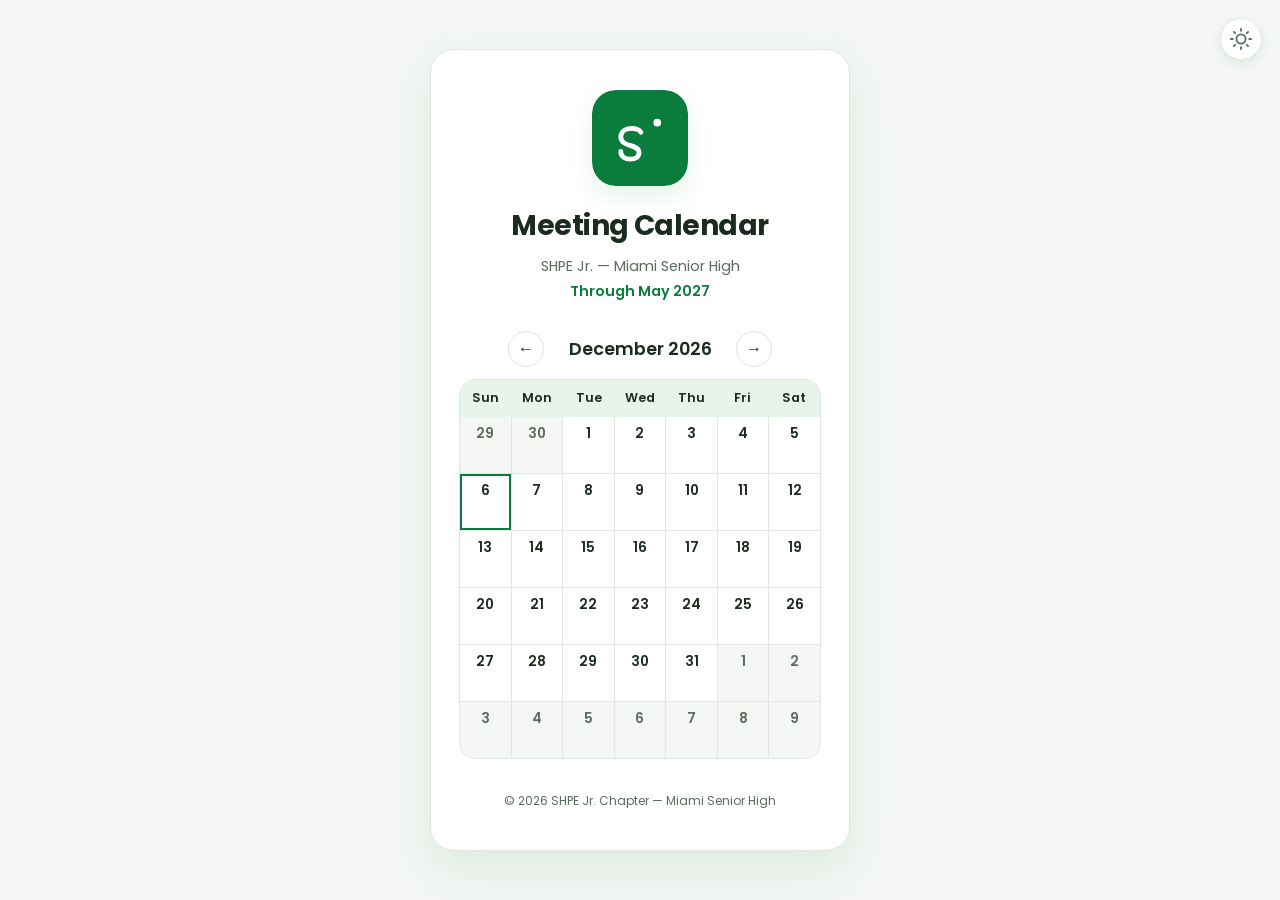
==== calendar.html @ 53f0b007 "Add meeting calendar page and styles" ====
<!DOCTYPE html>
<html lang="en">
<head>
    <meta charset="UTF-8">
    <meta name="viewport" content="width=device-width, initial-scale=1.0">
    <title>Meeting Calendar — SHPE Jr.</title>
    <meta name="description" content="Meeting calendar for SHPE Jr. Chapter at Miami Senior High School.">

    <link rel="stylesheet" href="style.css">

    <link rel="preconnect" href="https://fonts.googleapis.com">
    <link rel="preconnect" href="https://fonts.gstatic.com" crossorigin>
    <link href="https://fonts.googleapis.com/css2?family=Poppins:wght@400;500;600;700&display=swap" rel="stylesheet">
</head>
<body>
    <button class="theme-toggle" data-theme-toggle aria-label="Switch to dark mode">
        <svg width="22" height="22" viewBox="0 0 24 24" fill="none" stroke="currentColor" stroke-width="2" stroke-linecap="round">
            <circle cx="12" cy="12" r="5"></circle>
            <path d="M12 1v2M12 21v2M4.22 4.22l1.42 1.42M18.36 18.36l1.42 1.42M1 12h2M21 12h2M4.22 19.78l1.42-1.42M18.36 5.64l1.42-1.42"></path>
        </svg>
    </button>

    <main class="container">
        <div class="profile">
            <svg class="logo" viewBox="0 0 100 100" role="img" aria-label="SHPE Jr. logo">
                <rect width="100" height="100" rx="24" fill="currentColor"></rect>
                <path d="M30 64c0 5 4 8 10 8 5 0 9-2 9-7 0-9-19-5-19-16 0-6 5-9 11-9 4 0 8 1 10 4" stroke="#fff" stroke-width="5" fill="none" stroke-linecap="round" stroke-linejoin="round"></path>
                <circle cx="68" cy="34" r="4" fill="#fff"></circle>
            </svg>
            <h1 class="name">Meeting Calendar</h1>
            <p class="tagline">SHPE Jr. — Miami Senior High</p>
            <p class="school">Through May 2027</p>
        </div>

        <!-- Month selector -->
        <div class="calendar-controls">
            <button id="prev-month" class="month-btn" aria-label="Previous month">←</button>
            <h2 id="current-month-label" class="month-label"></h2>
            <button id="next-month" class="month-btn" aria-label="Next month">→</button>
        </div>

        <!-- Calendar grid -->
        <div class="calendar">
            <div class="calendar-header">
                <div>Sun</div>
                <div>Mon</div>
                <div>Tue</div>
                <div>Wed</div>
                <div>Thu</div>
                <div>Fri</div>
                <div>Sat</div>
            </div>
            <div id="calendar-days" class="calendar-days"></div>
        </div>

        <!-- Selected day details -->
        <div id="day-details" class="day-details" hidden>
            <h3 id="selected-date-title"></h3>
            <ul id="meeting-list"></ul>
        </div>

        <footer class="footer">
            <p>© <span id="year"></span> SHPE Jr. Chapter — Miami Senior High</p>
        </footer>
    </main>

    <script src="calendar.js"></script>
    <script>
        // Same dark mode + year logic as your main page
        (function () {
            var toggle = document.querySelector('[data-theme-toggle]');
            var root = document.documentElement;
            var mode = matchMedia('(prefers-color-scheme:dark)').matches ? 'dark' : 'light';
            root.setAttribute('data-theme', mode);

            toggle.addEventListener('click', function () {
                mode = mode === 'dark' ? 'light' : 'dark';
                root.setAttribute('data-theme', mode);
                toggle.setAttribute('aria-label', 'Switch to ' + (mode === 'dark' ? 'light' : 'dark') + ' mode');
            });
        })();

        document.getElementById('year').textContent = new Date().getFullYear();
    </script>
</body>
</html>
---- style.css ----
/* =========================================================
   SHPE Jr. Linktree — style.css
   This file controls how the page LOOKS.
   The index.html file controls what the page SAYS.
   ========================================================= */

/* ---------- Colors (Light Mode = default) ----------
   These are "variables". Think of them like nicknames for
   colors, so if you want to change the green later, you
   only change it here in one place. */
:root,
[data-theme='light'] {
    --color-bg: #f4f7f4;
    --color-surface: #ffffff;
    --color-text: #1c2b1f;
    --color-text-muted: #5c6b5f;
    --color-primary: #0a7d3d;        /* the main green */
    --color-primary-hover: #075e2d;   /* darker green on hover */
    --color-primary-soft: #e6f4ea;    /* light green background */
    --color-border: #e0e6e1;
    --color-shadow: rgba(10, 125, 61, 0.10);
}

/* ---------- Colors (Dark Mode) ---------- */
[data-theme='dark'] {
    --color-bg: #0f1410;
    --color-surface: #1a201b;
    --color-text: #e8efe8;
    --color-text-muted: #9aa89c;
    --color-primary: #3fbf6f;
    --color-primary-hover: #5ccf85;
    --color-primary-soft: #1d2a20;
    --color-border: #2a332b;
    --color-shadow: rgba(0, 0, 0, 0.40);
}

/* ---------- Reset ----------
   Removes the default spacing browsers add, so we start clean. */
*,
*::before,
*::after {
    box-sizing: border-box;
    margin: 0;
    padding: 0;
}

/* ---------- Page / Body ---------- */
body {
    font-family: 'Poppins', system-ui, -apple-system, sans-serif;
    background-color: var(--color-bg);
    color: var(--color-text);
    /* centers everything horizontally */
    text-align: center;
    /* makes the page fill the screen height */
    min-height: 100dvh;
    /* flexbox centers the content vertically too */
    display: flex;
    align-items: center;
    justify-content: center;
    padding: 24px 16px;
    line-height: 1.6;
}

/* ---------- Main container card ---------- */
.container {
    width: 100%;
    max-width: 420px;       /* never wider than a phone-ish width */
    background: var(--color-surface);
    border: 1px solid var(--color-border);
    border-radius: 24px;
    padding: 40px 28px;
    box-shadow: 0 18px 50px var(--color-shadow);
}

/* ---------- Dark mode button ---------- */
.theme-toggle {
    position: fixed;
    top: 18px;
    right: 18px;
    width: 42px;
    height: 42px;
    display: flex;
    align-items: center;
    justify-content: center;
    border-radius: 50%;
    color: var(--color-text-muted);
    background: var(--color-surface);
    border: 1px solid var(--color-border);
    box-shadow: 0 4px 12px var(--color-shadow);
    z-index: 10;
    transition: color 0.2s ease, transform 0.2s ease;
}
.theme-toggle:hover {
    color: var(--color-primary);
    transform: scale(1.08);
}

/* ---------- Profile / logo area ---------- */
.profile {
    margin-bottom: 28px;
}

.logo {
    width: 96px;
    height: 96px;
    border-radius: 24px;
    margin: 0 auto 18px;
    display: block;
    color: var(--color-primary);   /* the SVG "currentColor" uses this */
    box-shadow: 0 10px 24px var(--color-shadow);
}

.name {
    font-size: 1.75rem;
    font-weight: 700;
    letter-spacing: -0.02em;
    margin-bottom: 6px;
}

.tagline {
    font-size: 0.9rem;
    color: var(--color-text-muted);
    font-weight: 400;
}

.school {
    font-size: 0.9rem;
    color: var(--color-primary);
    font-weight: 600;
    margin-top: 2px;
}

/* ---------- Link buttons ---------- */
.links {
    display: flex;
    flex-direction: column;
    gap: 12px;
}

.link-button {
    display: flex;
    align-items: center;
    justify-content: center;
    gap: 10px;
    width: 100%;
    padding: 15px 20px;
    background-color: var(--color-primary-soft);
    color: var(--color-text);
    text-decoration: none;
    border-radius: 14px;
    font-weight: 600;
    font-size: 1rem;
    border: 1.5px solid transparent;
    transition: all 0.2s ease;
}

/* When you hover or tab to a button */
.link-button:hover,
.link-button:focus-visible {
    background-color: var(--color-primary);
    color: #ffffff;
    transform: translateY(-2px);
    box-shadow: 0 8px 20px var(--color-shadow);
    outline: none;
}

/* The little icon inside each button */
.icon {
    width: 20px;
    height: 20px;
    flex-shrink: 0;
}

/* ---------- Footer ---------- */
.footer {
    margin-top: 32px;
    font-size: 0.75rem;
    color: var(--color-text-muted);
}

/* ---------- Phones in landscape or very small screens ---------- */
@media (max-width: 360px) {
    .container {
        padding: 32px 18px;
    }
    .name {
        font-size: 1.5rem;
    }
}


/* ========== Calendar Page Styles ========== */

.calendar-controls {
    display: flex;
    align-items: center;
    justify-content: center;
    gap: 16px;
    margin: 18px 0 12px;
}

.month-btn {
    width: 36px;
    height: 36px;
    border-radius: 50%;
    border: 1px solid var(--color-border);
    background: var(--color-surface);
    color: var(--color-text);
    font-size: 1rem;
    display: flex;
    align-items: center;
    justify-content: center;
    cursor: pointer;
    transition: transform 0.15s ease, color 0.2s ease, background-color 0.2s ease;
}

.month-btn:hover {
    color: var(--color-primary);
    transform: scale(1.08);
    background: var(--color-primary-soft);
}

.month-label {
    font-size: 1.1rem;
    font-weight: 600;
    min-width: 160px;
    text-align: center;
}

/* Calendar grid */
.calendar {
    margin-top: 8px;
    border: 1px solid var(--color-border);
    border-radius: 16px;
    overflow: hidden;
    background: var(--color-surface);
}

.calendar-header {
    display: grid;
    grid-template-columns: repeat(7, 1fr);
    background: var(--color-primary-soft);
    color: var(--color-text);
    font-weight: 600;
    font-size: 0.8rem;
    text-align: center;
    padding: 8px 0;
}

.calendar-days {
    display: grid;
    grid-template-columns: repeat(7, 1fr);
    gap: 1px;
    background: var(--color-border);
}

.calendar-day {
    background: var(--color-surface);
    min-height: 56px;
    padding: 6px;
    font-size: 0.85rem;
    position: relative;
    cursor: pointer;
    transition: background-color 0.15s ease, transform 0.1s ease;
}

.calendar-day:hover {
    background: var(--color-primary-soft);
    transform: translateY(-1px);
}

.calendar-day.other-month {
    color: var(--color-text-muted);
    background: var(--color-bg);
}

.calendar-day.today {
    outline: 2px solid var(--color-primary);
    outline-offset: -2px;
}

.day-number {
    font-weight: 600;
    margin-bottom: 4px;
}

.meeting-dot {
    width: 6px;
    height: 6px;
    border-radius: 50%;
    background: var(--color-primary);
    display: inline-block;
    margin-right: 2px;
}

/* Day details panel */
.day-details {
    margin-top: 18px;
    border: 1px solid var(--color-border);
    border-radius: 14px;
    padding: 14px 16px;
    background: var(--color-surface);
    text-align: left;
}

.day-details h3 {
    margin: 0 0 8px;
    font-size: 1rem;
    font-weight: 600;
}

.day-details ul {
    margin: 0;
    padding-left: 18px;
    list-style: disc;
    color: var(--color-text);
}

.day-details li {
    margin-bottom: 4px;
    line-height: 1.5;
}

/* Small screens */
@media (max-width: 360px) {
    .calendar-day {
        min-height: 48px;
        font-size: 0.8rem;
    }
}
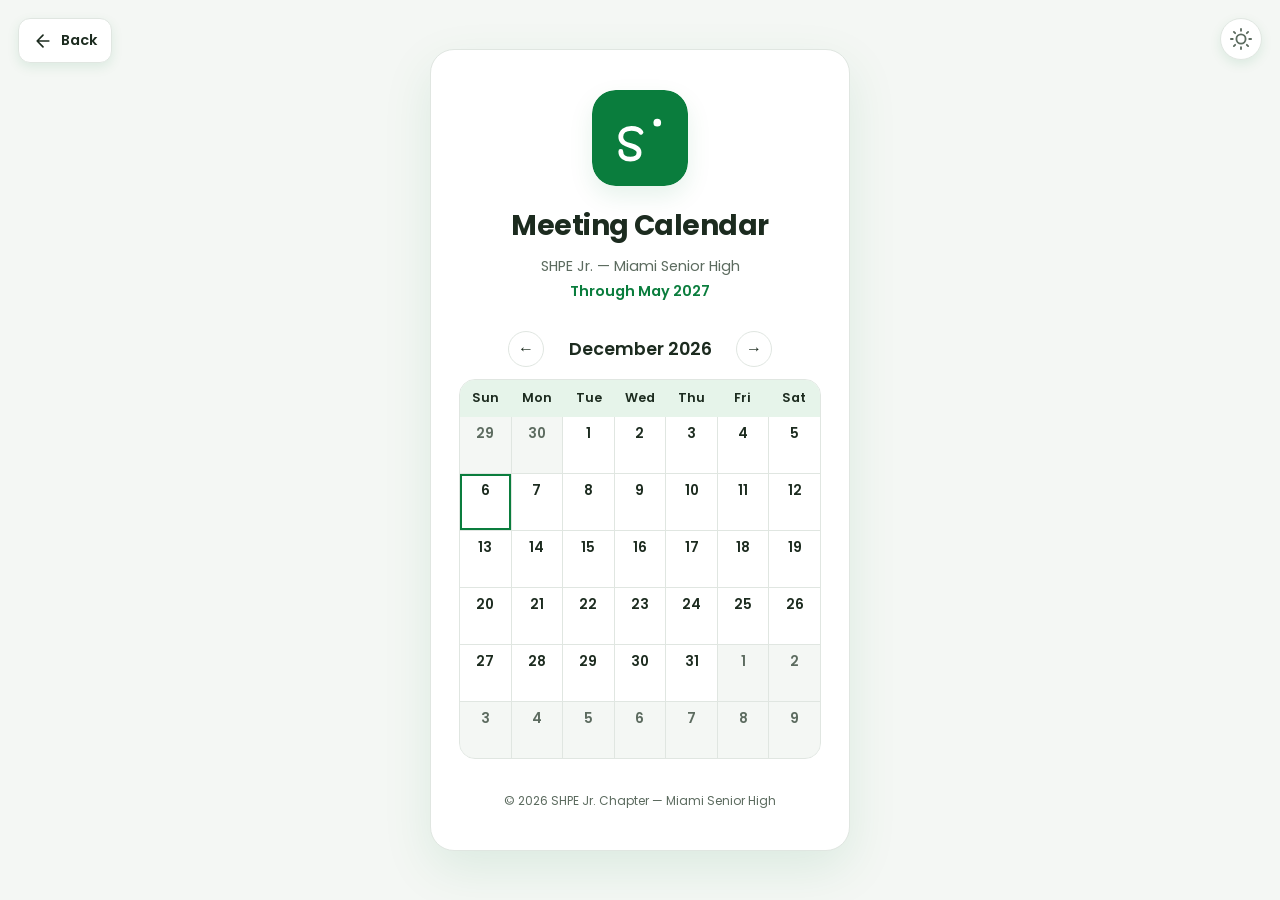
==== commit 2a3e3dd9: "added resources/fixed brightness toggle" ====
--- a/calendar.html
+++ b/calendar.html
@@ -21,6 +21,13 @@
     </button>
 
     <main class="container">
+        <!-- Back button -->
+<a href="index.html" class="back-button" aria-label="Back to home">
+    <svg width="20" height="20" viewBox="0 0 24 24" fill="none" stroke="currentColor" stroke-width="2" stroke-linecap="round" stroke-linejoin="round">
+        <path d="M19 12H5M12 19l-7-7 7-7"/>
+    </svg>
+    <span>Back</span>
+</a>
         <div class="profile">
             <svg class="logo" viewBox="0 0 100 100" role="img" aria-label="SHPE Jr. logo">
                 <rect width="100" height="100" rx="24" fill="currentColor"></rect>
@@ -66,21 +73,39 @@
 
     <script src="calendar.js"></script>
     <script>
-        // Same dark mode + year logic as your main page
-        (function () {
-            var toggle = document.querySelector('[data-theme-toggle]');
-            var root = document.documentElement;
-            var mode = matchMedia('(prefers-color-scheme:dark)').matches ? 'dark' : 'light';
+    (function () {
+        var toggle = document.querySelector('[data-theme-toggle]');
+        var root = document.documentElement;
+
+        var savedTheme = localStorage.getItem('shpe-theme');
+
+        var mode = savedTheme || (
+            matchMedia('(prefers-color-scheme: dark)').matches
+                ? 'dark'
+                : 'light'
+        );
+
+        root.setAttribute('data-theme', mode);
+
+        toggle.setAttribute(
+            'aria-label',
+            'Switch to ' + (mode === 'dark' ? 'light' : 'dark') + ' mode'
+        );
+
+        toggle.addEventListener('click', function () {
+            mode = mode === 'dark' ? 'light' : 'dark';
+
             root.setAttribute('data-theme', mode);
+            localStorage.setItem('shpe-theme', mode);
 
-            toggle.addEventListener('click', function () {
-                mode = mode === 'dark' ? 'light' : 'dark';
-                root.setAttribute('data-theme', mode);
-                toggle.setAttribute('aria-label', 'Switch to ' + (mode === 'dark' ? 'light' : 'dark') + ' mode');
-            });
-        })();
+            toggle.setAttribute(
+                'aria-label',
+                'Switch to ' + (mode === 'dark' ? 'light' : 'dark') + ' mode'
+            );
+        });
+    })();
 
-        document.getElementById('year').textContent = new Date().getFullYear();
-    </script>
+    document.getElementById('year').textContent = new Date().getFullYear();
+</script>
 </body>
 </html>
--- a/style.css
+++ b/style.css
@@ -327,4 +327,143 @@
         min-height: 48px;
         font-size: 0.8rem;
     }
+}
+
+/* ========== Back Button (Calendar Page) ========== */
+
+.back-button {
+    position: fixed;
+    top: 18px;
+    left: 18px;
+    display: inline-flex;
+    align-items: center;
+    gap: 8px;
+    padding: 10px 14px;
+    border-radius: 12px;
+    background: var(--color-surface);
+    color: var(--color-text);
+    text-decoration: none;
+    font-family: 'Poppins', system-ui, -apple-system, sans-serif;
+    font-weight: 600;
+    font-size: 0.9rem;
+    border: 1px solid var(--color-border);
+    box-shadow: 0 4px 12px var(--color-shadow);
+    z-index: 20;
+    transition: all 0.2s ease;
+}
+
+.back-button:hover,
+.back-button:focus-visible {
+    background: var(--color-primary);
+    color: #ffffff;
+    border-color: var(--color-primary);
+    transform: translateY(-2px);
+    box-shadow: 0 8px 20px var(--color-shadow);
+    outline: none;
+}
+
+.back-button svg {
+    flex-shrink: 0;
+}
+
+/* ========== Resources Page ========== */
+
+/* Makes anchor links scroll smoothly to each section */
+html {
+    scroll-behavior: smooth;
+}
+
+/* Category buttons near the top of the resource page */
+.resource-nav {
+    display: flex;
+    flex-wrap: wrap;
+    justify-content: center;
+    gap: 8px;
+    margin: 0 0 28px;
+}
+
+.resource-nav a {
+    padding: 8px 12px;
+    border-radius: 999px;
+    background: var(--color-primary-soft);
+    border: 1px solid var(--color-border);
+    color: var(--color-text);
+    text-decoration: none;
+    font-size: 0.78rem;
+    font-weight: 600;
+    transition: all 0.2s ease;
+}
+
+.resource-nav a:hover,
+.resource-nav a:focus-visible {
+    background: var(--color-primary);
+    border-color: var(--color-primary);
+    color: #ffffff;
+    outline: none;
+    transform: translateY(-1px);
+}
+
+/* Each topic area, such as Computer Science or Engineering */
+.resource-section {
+    margin-top: 28px;
+    padding-top: 4px;
+    text-align: left;
+}
+
+.resource-section h2 {
+    color: var(--color-primary);
+    font-size: 1.1rem;
+    font-weight: 700;
+    margin-bottom: 4px;
+}
+
+.resource-intro {
+    color: var(--color-text-muted);
+    font-size: 0.84rem;
+    margin-bottom: 14px;
+}
+
+/* Resource website button */
+.resource-link {
+    display: flex;
+    align-items: center;
+    justify-content: space-between;
+    gap: 12px;
+    width: 100%;
+    padding: 12px 14px;
+    border: 1px solid var(--color-border);
+    border-radius: 12px;
+    background: var(--color-primary-soft);
+    color: var(--color-text);
+    text-decoration: none;
+    font-size: 0.9rem;
+    font-weight: 600;
+    transition: all 0.2s ease;
+}
+
+.resource-link:hover,
+.resource-link:focus-visible {
+    background: var(--color-primary);
+    border-color: var(--color-primary);
+    color: #ffffff;
+    box-shadow: 0 8px 20px var(--color-shadow);
+    outline: none;
+    transform: translateY(-2px);
+}
+
+.resource-arrow {
+    flex-shrink: 0;
+    font-size: 1.05rem;
+}
+
+.resource-description {
+    margin: 7px 4px 18px;
+    color: var(--color-text-muted);
+    font-size: 0.78rem;
+    line-height: 1.55;
+}
+
+/* Helps the section title stay visible below the page edge when an anchor is clicked */
+.resource-section {
+    scroll-margin-top: 20px;
 }
